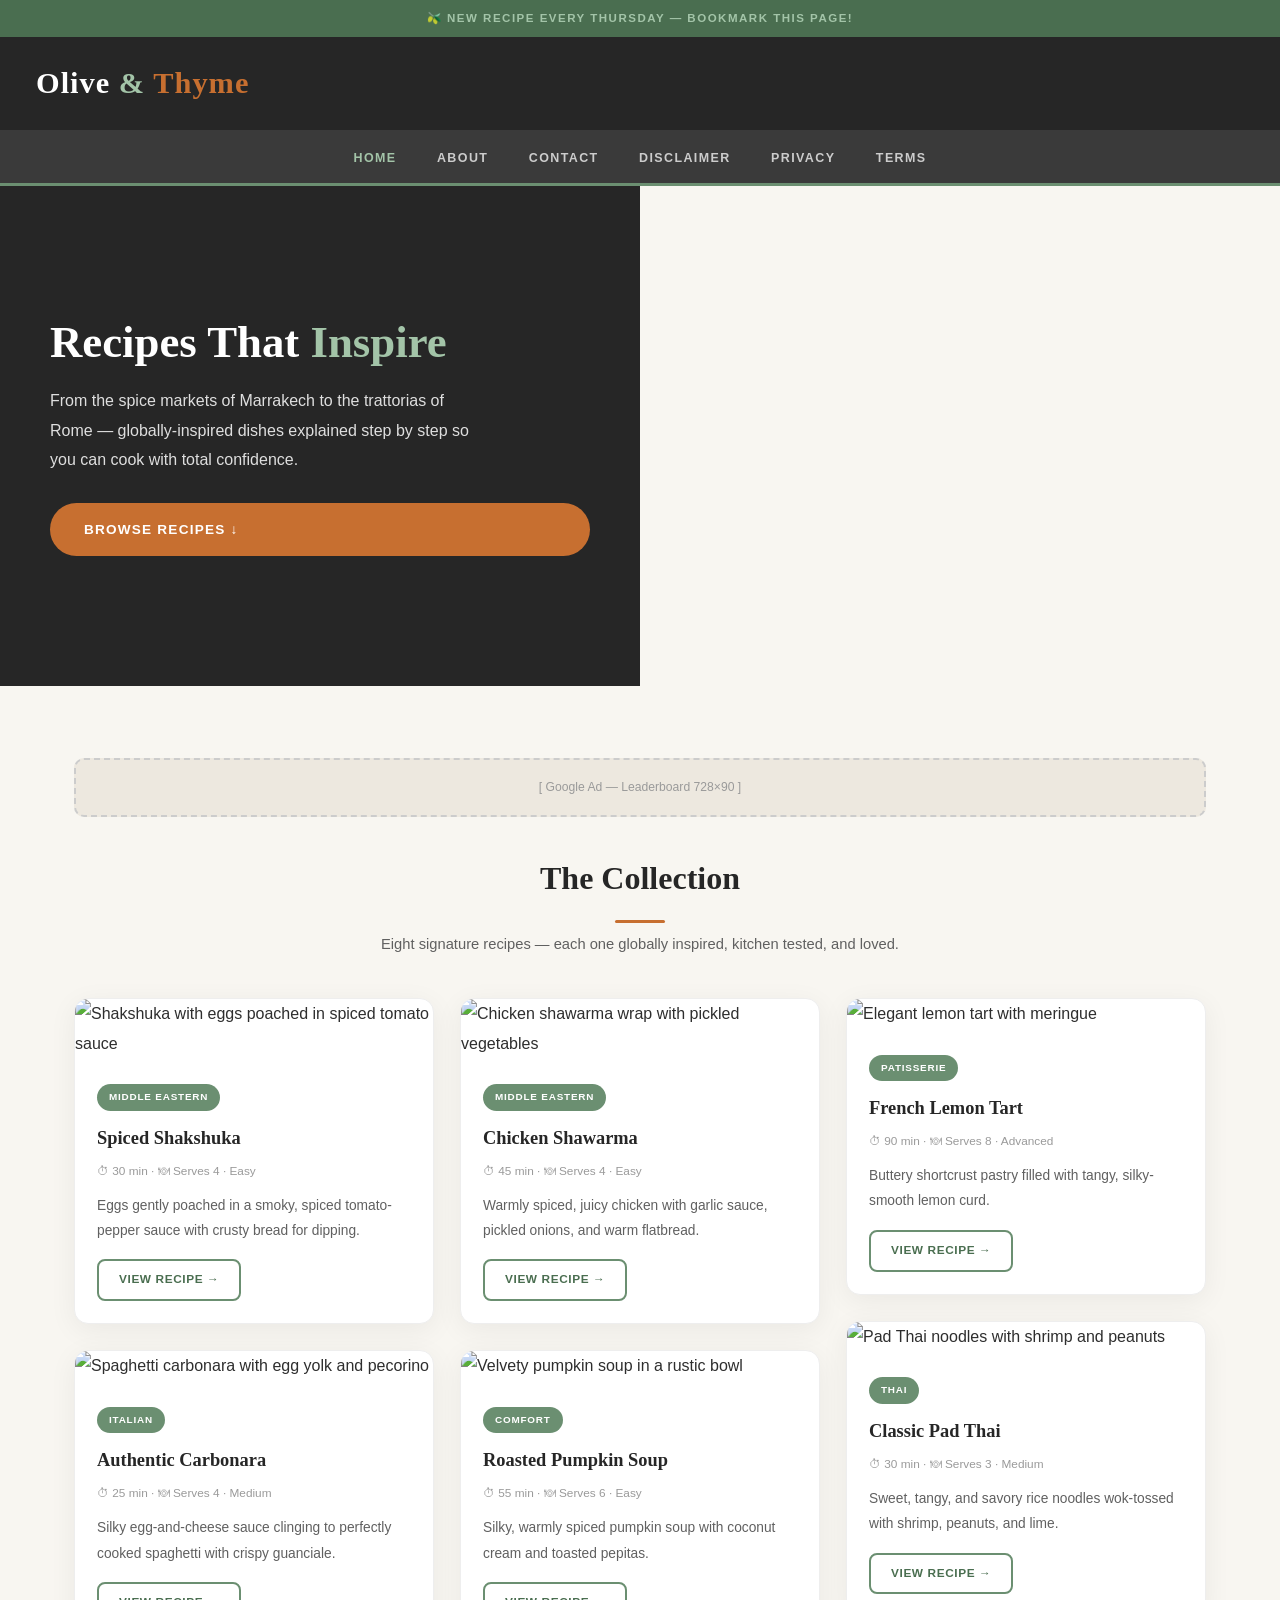
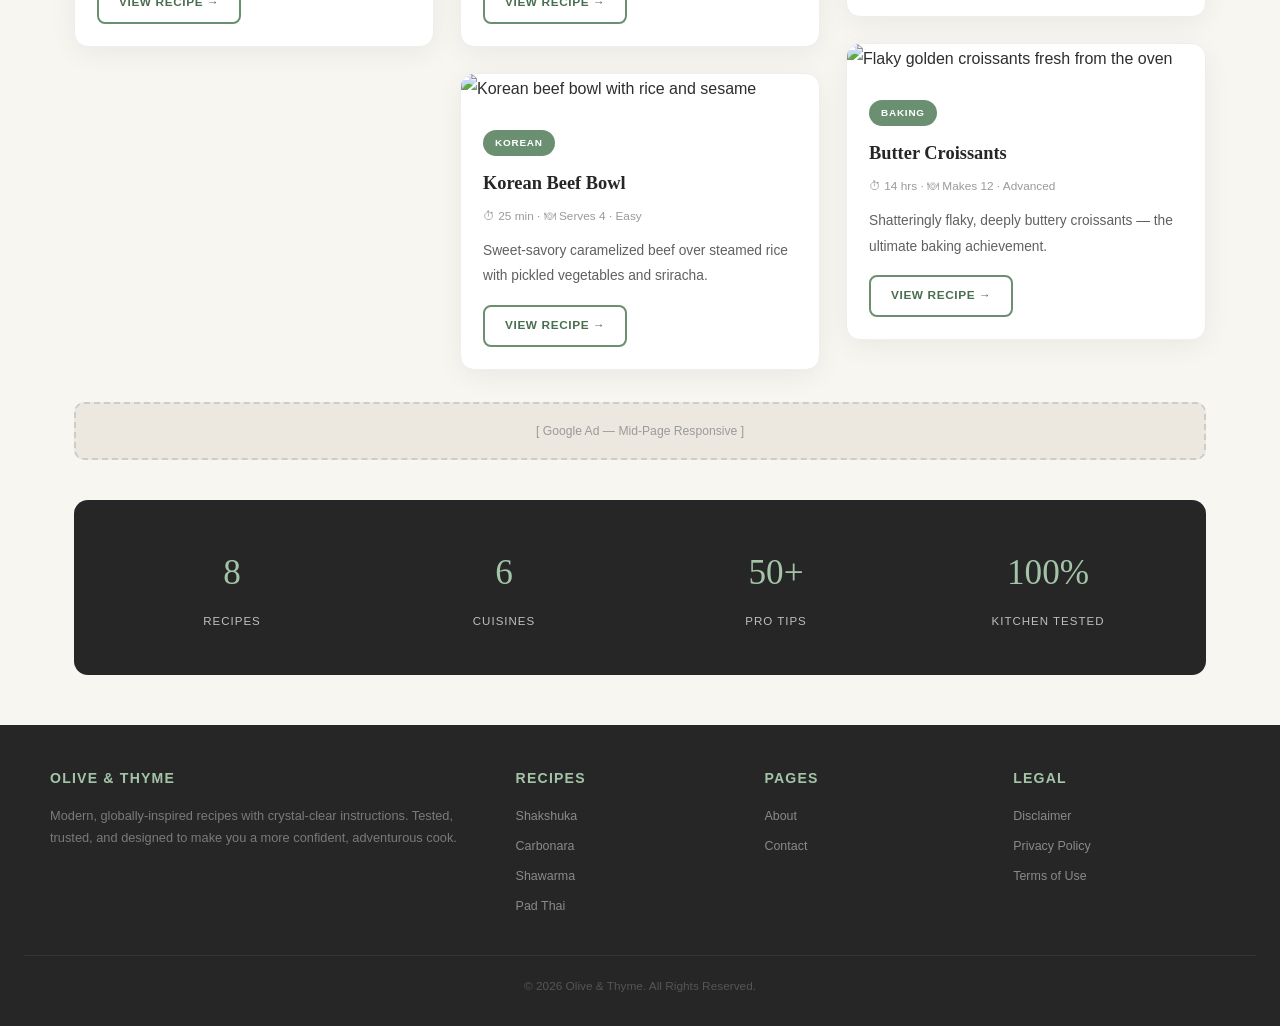
==== public/index.html @ 7453b368 "Add files via upload" ====
<!DOCTYPE html>
<html lang="en">
<head>
  <meta charset="UTF-8"/>
  <meta name="viewport" content="width=device-width,initial-scale=1.0"/>
  <title>Olive &amp; Thyme — Modern Recipes for Curious Cooks</title>
  <meta name="description" content="Olive & Thyme brings you modern, globally-inspired recipes with crystal-clear instructions. From shakshuka to pad thai — cook with confidence."/>
  <meta name="keywords" content="recipes, modern cooking, shakshuka, carbonara, shawarma, pad thai, lemon tart, Korean beef bowl, croissants, pumpkin soup"/>
  <meta name="robots" content="index,follow"/>
  <link rel="canonical" href="https://yourdomain.com/"/>
  <meta property="og:title" content="Olive & Thyme — Modern Recipes for Curious Cooks"/>
  <meta property="og:description" content="Globally-inspired recipes with detailed, clear instructions."/>
  <meta property="og:type" content="website"/>
  <meta property="og:image" content="https://images.unsplash.com/photo-1466637574441-749b8f19452f?w=1200&q=80"/>
  <meta property="og:url" content="https://yourdomain.com/"/>
  <script async src="https://pagead2.googlesyndication.com/pagead/js/adsbygoogle.js?client=ca-pub-XXXXX" crossorigin="anonymous"></script>
  <script type="application/ld+json">
  {"@context":"https://schema.org","@type":"WebSite","name":"Olive & Thyme","url":"https://yourdomain.com/","description":"Modern, globally-inspired recipes for curious home cooks.","potentialAction":{"@type":"SearchAction","target":"https://yourdomain.com/search?q={search_term_string}","query-input":"required name=search_term_string"}}
  </script>
  <link rel="stylesheet" href="style.css"/>
</head>
<body>

<div class="ribbon">🫒 New recipe every Thursday — Bookmark this page!</div>

<header class="hdr">
  <div class="brand">Olive <span>&amp;</span> <em>Thyme</em></div>
</header>

<nav class="nav">
  <a href="index.html" class="on">Home</a>
  <a href="about.html">About</a>
  <a href="contact.html">Contact</a>
  <a href="disclaimer.html">Disclaimer</a>
  <a href="privacy-policy.html">Privacy</a>
  <a href="terms.html">Terms</a>
</nav>

<!-- HERO -->
<section class="hero">
  <div class="hero-txt">
    <h1>Recipes That <span>Inspire</span></h1>
    <p>From the spice markets of Marrakech to the trattorias of Rome — globally-inspired dishes explained step by step so you can cook with total confidence.</p>
    <a href="#recipes" class="btn-hero">Browse Recipes ↓</a>
  </div>
  <div class="hero-img" role="img" aria-label="Fresh herbs and cooking ingredients on a wooden table"></div>
</section>

<main class="wrap">

  <div class="ad">[ Google Ad — Leaderboard 728×90 ]</div>

  <div class="sec-head" id="recipes">
    <h2>The Collection</h2>
    <p>Eight signature recipes — each one globally inspired, kitchen tested, and loved.</p>
  </div>

  <div class="mgrid">

    <article class="card">
      <img src="https://images.unsplash.com/photo-1590412200988-a436970781fa?w=600&q=80" alt="Shakshuka with eggs poached in spiced tomato sauce" loading="lazy" onerror="this.onerror=null;this.src='https://placehold.co/600x350/6b8f71/fff?text=Shakshuka';"/>
      <div class="card-bd">
        <span class="cat">Middle Eastern</span>
        <h3>Spiced Shakshuka</h3>
        <p class="mt">⏱ 30 min · 🍽 Serves 4 · Easy</p>
        <p>Eggs gently poached in a smoky, spiced tomato-pepper sauce with crusty bread for dipping.</p>
        <a href="recipe-shakshuka.html" class="go">View Recipe →</a>
      </div>
    </article>

    <article class="card">
      <img src="https://images.unsplash.com/photo-1612874742237-6526221588e3?w=600&q=80" alt="Spaghetti carbonara with egg yolk and pecorino" loading="lazy" onerror="this.onerror=null;this.src='https://placehold.co/600x300/262626/a3c4a8?text=Carbonara';"/>
      <div class="card-bd">
        <span class="cat">Italian</span>
        <h3>Authentic Carbonara</h3>
        <p class="mt">⏱ 25 min · 🍽 Serves 4 · Medium</p>
        <p>Silky egg-and-cheese sauce clinging to perfectly cooked spaghetti with crispy guanciale.</p>
        <a href="recipe-carbonara.html" class="go">View Recipe →</a>
      </div>
    </article>

    <article class="card">
      <img src="https://images.unsplash.com/photo-1529006557810-274b9b2fc783?w=600&q=80" alt="Chicken shawarma wrap with pickled vegetables" loading="lazy" onerror="this.onerror=null;this.src='https://placehold.co/600x380/c76f30/fff?text=Shawarma';"/>
      <div class="card-bd">
        <span class="cat">Middle Eastern</span>
        <h3>Chicken Shawarma</h3>
        <p class="mt">⏱ 45 min · 🍽 Serves 4 · Easy</p>
        <p>Warmly spiced, juicy chicken with garlic sauce, pickled onions, and warm flatbread.</p>
        <a href="recipe-chicken-shawarma.html" class="go">View Recipe →</a>
      </div>
    </article>

    <article class="card">
      <img src="https://images.unsplash.com/photo-1476718406336-bb5a9690ee2a?w=600&q=80" alt="Velvety pumpkin soup in a rustic bowl" loading="lazy" onerror="this.onerror=null;this.src='https://placehold.co/600x320/6b8f71/fff?text=Pumpkin+Soup';"/>
      <div class="card-bd">
        <span class="cat">Comfort</span>
        <h3>Roasted Pumpkin Soup</h3>
        <p class="mt">⏱ 55 min · 🍽 Serves 6 · Easy</p>
        <p>Silky, warmly spiced pumpkin soup with coconut cream and toasted pepitas.</p>
        <a href="recipe-pumpkin-soup.html" class="go">View Recipe →</a>
      </div>
    </article>

    <article class="card">
      <img src="https://images.unsplash.com/photo-1590301157890-4810ed352733?w=600&q=80" alt="Korean beef bowl with rice and sesame" loading="lazy" onerror="this.onerror=null;this.src='https://placehold.co/600x340/262626/e09050?text=Korean+Beef';"/>
      <div class="card-bd">
        <span class="cat">Korean</span>
        <h3>Korean Beef Bowl</h3>
        <p class="mt">⏱ 25 min · 🍽 Serves 4 · Easy</p>
        <p>Sweet-savory caramelized beef over steamed rice with pickled vegetables and sriracha.</p>
        <a href="recipe-korean-beef-bowl.html" class="go">View Recipe →</a>
      </div>
    </article>

    <article class="card">
      <img src="https://images.unsplash.com/photo-1519915028121-7d3463d20b13?w=600&q=80" alt="Elegant lemon tart with meringue" loading="lazy" onerror="this.onerror=null;this.src='https://placehold.co/600x360/c76f30/fff?text=Lemon+Tart';"/>
      <div class="card-bd">
        <span class="cat">Patisserie</span>
        <h3>French Lemon Tart</h3>
        <p class="mt">⏱ 90 min · 🍽 Serves 8 · Advanced</p>
        <p>Buttery shortcrust pastry filled with tangy, silky-smooth lemon curd.</p>
        <a href="recipe-lemon-tart.html" class="go">View Recipe →</a>
      </div>
    </article>

    <article class="card">
      <img src="https://images.unsplash.com/photo-1559314809-0d155014e29e?w=600&q=80" alt="Pad Thai noodles with shrimp and peanuts" loading="lazy" onerror="this.onerror=null;this.src='https://placehold.co/600x330/4a6e50/fff?text=Pad+Thai';"/>
      <div class="card-bd">
        <span class="cat">Thai</span>
        <h3>Classic Pad Thai</h3>
        <p class="mt">⏱ 30 min · 🍽 Serves 3 · Medium</p>
        <p>Sweet, tangy, and savory rice noodles wok-tossed with shrimp, peanuts, and lime.</p>
        <a href="recipe-pad-thai.html" class="go">View Recipe →</a>
      </div>
    </article>

    <article class="card">
      <img src="https://images.unsplash.com/photo-1555507036-ab1f4038024a?w=600&q=80" alt="Flaky golden croissants fresh from the oven" loading="lazy" onerror="this.onerror=null;this.src='https://placehold.co/600x350/262626/a3c4a8?text=Croissants';"/>
      <div class="card-bd">
        <span class="cat">Baking</span>
        <h3>Butter Croissants</h3>
        <p class="mt">⏱ 14 hrs · 🍽 Makes 12 · Advanced</p>
        <p>Shatteringly flaky, deeply buttery croissants — the ultimate baking achievement.</p>
        <a href="recipe-croissants.html" class="go">View Recipe →</a>
      </div>
    </article>

  </div>

  <div class="ad">[ Google Ad — Mid-Page Responsive ]</div>

  <div class="stats">
    <div><span class="n">8</span><span class="lbl">Recipes</span></div>
    <div><span class="n">6</span><span class="lbl">Cuisines</span></div>
    <div><span class="n">50+</span><span class="lbl">Pro Tips</span></div>
    <div><span class="n">100%</span><span class="lbl">Kitchen Tested</span></div>
  </div>

</main>

<footer class="ftr">
  <div class="ftr-grid">
    <div class="ftr-col">
      <h4>Olive &amp; Thyme</h4>
      <p>Modern, globally-inspired recipes with crystal-clear instructions. Tested, trusted, and designed to make you a more confident, adventurous cook.</p>
    </div>
    <div class="ftr-col">
      <h4>Recipes</h4>
      <a href="recipe-shakshuka.html">Shakshuka</a>
      <a href="recipe-carbonara.html">Carbonara</a>
      <a href="recipe-chicken-shawarma.html">Shawarma</a>
      <a href="recipe-pad-thai.html">Pad Thai</a>
    </div>
    <div class="ftr-col">
      <h4>Pages</h4>
      <a href="about.html">About</a>
      <a href="contact.html">Contact</a>
    </div>
    <div class="ftr-col">
      <h4>Legal</h4>
      <a href="disclaimer.html">Disclaimer</a>
      <a href="privacy-policy.html">Privacy Policy</a>
      <a href="terms.html">Terms of Use</a>
    </div>
  </div>
  <div class="ftr-btm">&copy; 2026 Olive &amp; Thyme. All Rights Reserved.</div>
</footer>

</body>
</html>
---- public/style.css ----
/* ===== RESET ===== */
*,*::before,*::after{box-sizing:border-box;margin:0;padding:0}

:root{
  --sage:#6b8f71;
  --sage-dark:#4a6e50;
  --sage-light:#a3c4a8;
  --charcoal:#262626;
  --charcoal-mid:#3a3a3a;
  --offwhite:#f8f6f1;
  --sand:#ede8df;
  --terracotta:#c76f30;
  --terracotta-light:#e09050;
  --white:#fff;
  --text:#2e2e2e;
  --text-mid:#606060;
  --text-muted:#9a9a9a;
  --font-head:'Playfair Display',Georgia,serif;
  --font-body:'Inter','Segoe UI',Arial,sans-serif;
  --r:14px;
  --sh:0 6px 28px rgba(0,0,0,0.06);
  --sh-lg:0 14px 44px rgba(0,0,0,0.1);
}

html{scroll-behavior:smooth}

body{
  font-family:var(--font-body);
  line-height:1.85;
  color:var(--text);
  background:var(--offwhite);
  font-size:16px;
}

a{color:var(--sage-dark);text-decoration:none;transition:color .3s}
a:hover{color:var(--terracotta)}

img{max-width:100%;height:auto;display:block}

/* ===== RIBBON ===== */
.ribbon{
  background:var(--sage-dark);
  color:var(--sage-light);
  text-align:center;
  padding:8px 12px;
  font-size:.72rem;
  font-weight:700;
  letter-spacing:1.5px;
  text-transform:uppercase;
}

/* ===== HEADER ===== */
.hdr{
  background:var(--charcoal);
  color:var(--white);
  display:flex;
  align-items:center;
  justify-content:space-between;
  padding:18px 36px;
  flex-wrap:wrap;
  gap:12px;
}
.hdr .brand{font-family:var(--font-head);font-size:1.9rem;font-weight:700;letter-spacing:1px}
.hdr .brand span{color:var(--sage-light)}
.hdr .brand em{font-style:normal;color:var(--terracotta)}

/* ===== NAV ===== */
.nav{
  background:var(--charcoal-mid);
  padding:12px 0;
  text-align:center;
  position:sticky;
  top:0;
  z-index:999;
  border-bottom:3px solid var(--sage);
}
.nav a{
  color:#ccc;
  margin:0 18px;
  font-size:.78rem;
  font-weight:700;
  text-transform:uppercase;
  letter-spacing:1.4px;
  transition:color .3s;
}
.nav a:hover,.nav a.on{color:var(--sage-light);text-decoration:none}

/* ===== CONTAINERS ===== */
.wrap{max-width:1180px;margin:0 auto;padding:40px 24px}
.slim{max-width:860px;margin:0 auto;padding:40px 24px}

/* ===== HERO ===== */
.hero{
  display:grid;
  grid-template-columns:1fr 1fr;
  min-height:500px;
  overflow:hidden;
}
.hero-txt{
  background:var(--charcoal);
  color:var(--white);
  display:flex;
  flex-direction:column;
  justify-content:center;
  padding:60px 50px;
}
.hero-txt h1{font-family:var(--font-head);font-size:2.8rem;line-height:1.2;margin-bottom:16px}
.hero-txt h1 span{color:var(--sage-light)}
.hero-txt p{font-size:1rem;opacity:.85;margin-bottom:28px;max-width:440px}
.hero-txt .btn-hero{
  display:inline-block;
  background:var(--terracotta);
  color:var(--white);
  padding:14px 34px;
  border-radius:50px;
  font-weight:800;
  font-size:.85rem;
  text-transform:uppercase;
  letter-spacing:1.2px;
  transition:background .3s,transform .3s;
}
.hero-txt .btn-hero:hover{background:var(--terracotta-light);transform:scale(1.05);text-decoration:none}
.hero-img{
  background:url('https://images.unsplash.com/photo-1466637574441-749b8f19452f?w=900&q=80') center/cover no-repeat;
  min-height:400px;
}

/* ===== SECTION ===== */
.sec-head{text-align:center;margin-bottom:40px}
.sec-head h2{font-family:var(--font-head);font-size:2rem;color:var(--charcoal)}
.sec-head h2::after{content:'';display:block;width:50px;height:3px;background:var(--terracotta);margin:12px auto 0;border-radius:2px}
.sec-head p{color:var(--text-mid);margin-top:8px;font-size:.92rem}

/* ===== AD ===== */
.ad{
  background:var(--sand);
  border:2px dashed #ccc;
  text-align:center;
  padding:16px;
  margin:32px 0;
  font-size:.76rem;
  color:var(--text-muted);
  border-radius:10px;
}

/* ===== MASONRY GRID ===== */
.mgrid{
  column-count:3;
  column-gap:26px;
}

/* ===== CARD ===== */
.card{
  break-inside:avoid;
  background:var(--white);
  border-radius:var(--r);
  box-shadow:var(--sh);
  overflow:hidden;
  margin-bottom:26px;
  transition:transform .35s,box-shadow .35s;
  border:1px solid #eee;
}
.card:hover{transform:translateY(-6px);box-shadow:var(--sh-lg)}
.card img{width:100%;object-fit:cover}
.card-bd{padding:22px}
.card-bd .cat{
  display:inline-block;
  background:var(--sage);
  color:var(--white);
  font-size:.62rem;
  font-weight:800;
  padding:4px 12px;
  border-radius:20px;
  text-transform:uppercase;
  letter-spacing:.8px;
  margin-bottom:10px;
}
.card-bd h3{font-family:var(--font-head);font-size:1.15rem;color:var(--charcoal);margin-bottom:6px}
.card-bd .mt{font-size:.74rem;color:var(--text-muted);margin-bottom:10px}
.card-bd p{font-size:.86rem;color:var(--text-mid);margin-bottom:16px}
.card-bd .go{
  display:inline-block;
  border:2px solid var(--sage);
  color:var(--sage-dark);
  padding:8px 20px;
  border-radius:8px;
  font-weight:800;
  font-size:.74rem;
  text-transform:uppercase;
  letter-spacing:.6px;
  transition:all .3s;
}
.card-bd .go:hover{background:var(--sage);color:var(--white);text-decoration:none}

/* ===== STATS ROW ===== */
.stats{
  display:grid;
  grid-template-columns:repeat(4,1fr);
  gap:16px;
  background:var(--charcoal);
  padding:40px 30px;
  border-radius:var(--r);
  margin:40px 0 10px;
  text-align:center;
  color:var(--white);
}
.stats .n{font-family:var(--font-head);font-size:2.2rem;color:var(--sage-light);display:block}
.stats .lbl{font-size:.72rem;text-transform:uppercase;letter-spacing:1px;opacity:.7;margin-top:4px}

/* ===== RECIPE PAGE ===== */
.r-img{
  width:100%;
  height:480px;
  object-fit:cover;
  border-radius:var(--r);
  margin-bottom:30px;
  box-shadow:var(--sh);
}
.r-pg h1{font-family:var(--font-head);font-size:2.3rem;color:var(--charcoal);margin-bottom:8px}
.r-pg .bar{
  display:flex;flex-wrap:wrap;gap:24px;
  font-size:.84rem;color:var(--text-muted);
  margin-bottom:24px;padding-bottom:18px;
  border-bottom:2px solid var(--sand);
}
.r-pg .nbox{
  display:grid;grid-template-columns:repeat(auto-fill,minmax(120px,1fr));
  gap:12px;margin:16px 0 28px;
}
.r-pg .ni{
  background:var(--sand);padding:14px;border-radius:12px;text-align:center;
}
.r-pg .ni .v{font-family:var(--font-head);font-size:1.5rem;font-weight:700;color:var(--terracotta);display:block}
.r-pg .ni .l{font-size:.68rem;text-transform:uppercase;letter-spacing:.6px;color:var(--text-muted)}
.r-pg h2{
  font-family:var(--font-head);color:var(--charcoal);
  margin:34px 0 14px;font-size:1.3rem;
  padding-left:14px;border-left:5px solid var(--sage);
}
.r-pg p{margin-bottom:16px}
.r-pg ul,.r-pg ol{margin-left:26px;margin-bottom:18px}
.r-pg li{margin-bottom:9px}
.r-pg .tip{
  background:linear-gradient(135deg,#f0ebe2,#faf7f0);
  border-left:5px solid var(--terracotta);
  padding:22px 26px;border-radius:10px;
  margin:28px 0;font-size:.9rem;line-height:1.8;
}
.crumb{font-size:.76rem;color:var(--text-muted);margin-bottom:24px}
.crumb a{color:var(--sage-dark)}
.backbtn{
  display:inline-block;background:var(--charcoal);color:var(--white);
  padding:11px 28px;border-radius:8px;font-weight:800;font-size:.8rem;
  text-transform:uppercase;letter-spacing:.8px;transition:background .3s;
}
.backbtn:hover{background:var(--charcoal-mid);text-decoration:none}

/* ===== LEGAL ===== */
.legal h1{font-family:var(--font-head);color:var(--charcoal);margin-bottom:6px}
.legal .upd{color:var(--text-muted);margin-bottom:28px;font-size:.86rem}
.legal h2{font-family:var(--font-head);color:var(--charcoal);margin:32px 0 12px;font-size:1.15rem;border-bottom:3px solid var(--sage);padding-bottom:8px}
.legal p,.legal li{margin-bottom:13px;font-size:.93rem}
.legal ul{margin-left:24px}

/* ===== ABOUT ===== */
.about-hero{
  display:grid;grid-template-columns:1fr 1fr;gap:40px;align-items:center;margin-bottom:40px;
}
.about-hero img{border-radius:var(--r);box-shadow:var(--sh);width:100%;height:360px;object-fit:cover}
.about-hero h1{font-family:var(--font-head);font-size:2rem;color:var(--charcoal);margin-bottom:12px}

/* ===== CONTACT ===== */
.c-form label{display:block;margin-bottom:5px;font-weight:700;font-size:.84rem;color:var(--charcoal)}
.c-form input,.c-form textarea{
  width:100%;padding:13px 16px;border:2px solid var(--sand);border-radius:10px;
  font-size:.9rem;font-family:var(--font-body);margin-bottom:18px;transition:border-color .3s;
  background:var(--white);
}
.c-form input:focus,.c-form textarea:focus{border-color:var(--sage);outline:none}
.c-form textarea{min-height:150px;resize:vertical}
.c-form button{
  background:var(--sage);color:var(--white);border:none;padding:14px 38px;border-radius:10px;
  font-weight:800;font-size:.86rem;text-transform:uppercase;letter-spacing:1px;cursor:pointer;transition:background .3s;
}
.c-form button:hover{background:var(--sage-dark)}

/* ===== FOOTER ===== */
.ftr{
  background:var(--charcoal);color:#8a8a8a;padding:40px 24px 28px;font-size:.82rem;
}
.ftr-grid{
  max-width:1180px;margin:0 auto;
  display:grid;grid-template-columns:2fr 1fr 1fr 1fr;gap:32px;
}
.ftr-col h4{color:var(--sage-light);margin-bottom:14px;font-size:.88rem;text-transform:uppercase;letter-spacing:1.2px}
.ftr-col p{font-size:.8rem;line-height:1.7;color:#7a7a7a}
.ftr-col a{color:#8a8a8a;display:block;margin-bottom:7px;font-size:.78rem}
.ftr-col a:hover{color:var(--sage-light)}
.ftr-btm{
  text-align:center;margin-top:30px;padding-top:20px;
  border-top:1px solid rgba(255,255,255,.06);font-size:.74rem;color:#555;
}

/* ===== RESPONSIVE ===== */
@media(max-width:992px){
  .mgrid{column-count:2}
  .hero{grid-template-columns:1fr}
  .hero-img{min-height:300px}
  .hero-txt{padding:40px 30px}
  .hero-txt h1{font-size:2rem}
  .about-hero{grid-template-columns:1fr}
  .ftr-grid{grid-template-columns:1fr 1fr}
}
@media(max-width:600px){
  .mgrid{column-count:1}
  .hdr{padding:14px 18px;justify-content:center}
  .hdr .brand{font-size:1.4rem}
  .nav a{margin:0 8px;font-size:.68rem}
  .hero-txt h1{font-size:1.6rem}
  .r-img{height:260px}
  .stats{grid-template-columns:repeat(2,1fr)}
  .ftr-grid{grid-template-columns:1fr;text-align:center}
  .r-pg .nbox{grid-template-columns:repeat(2,1fr)}
}
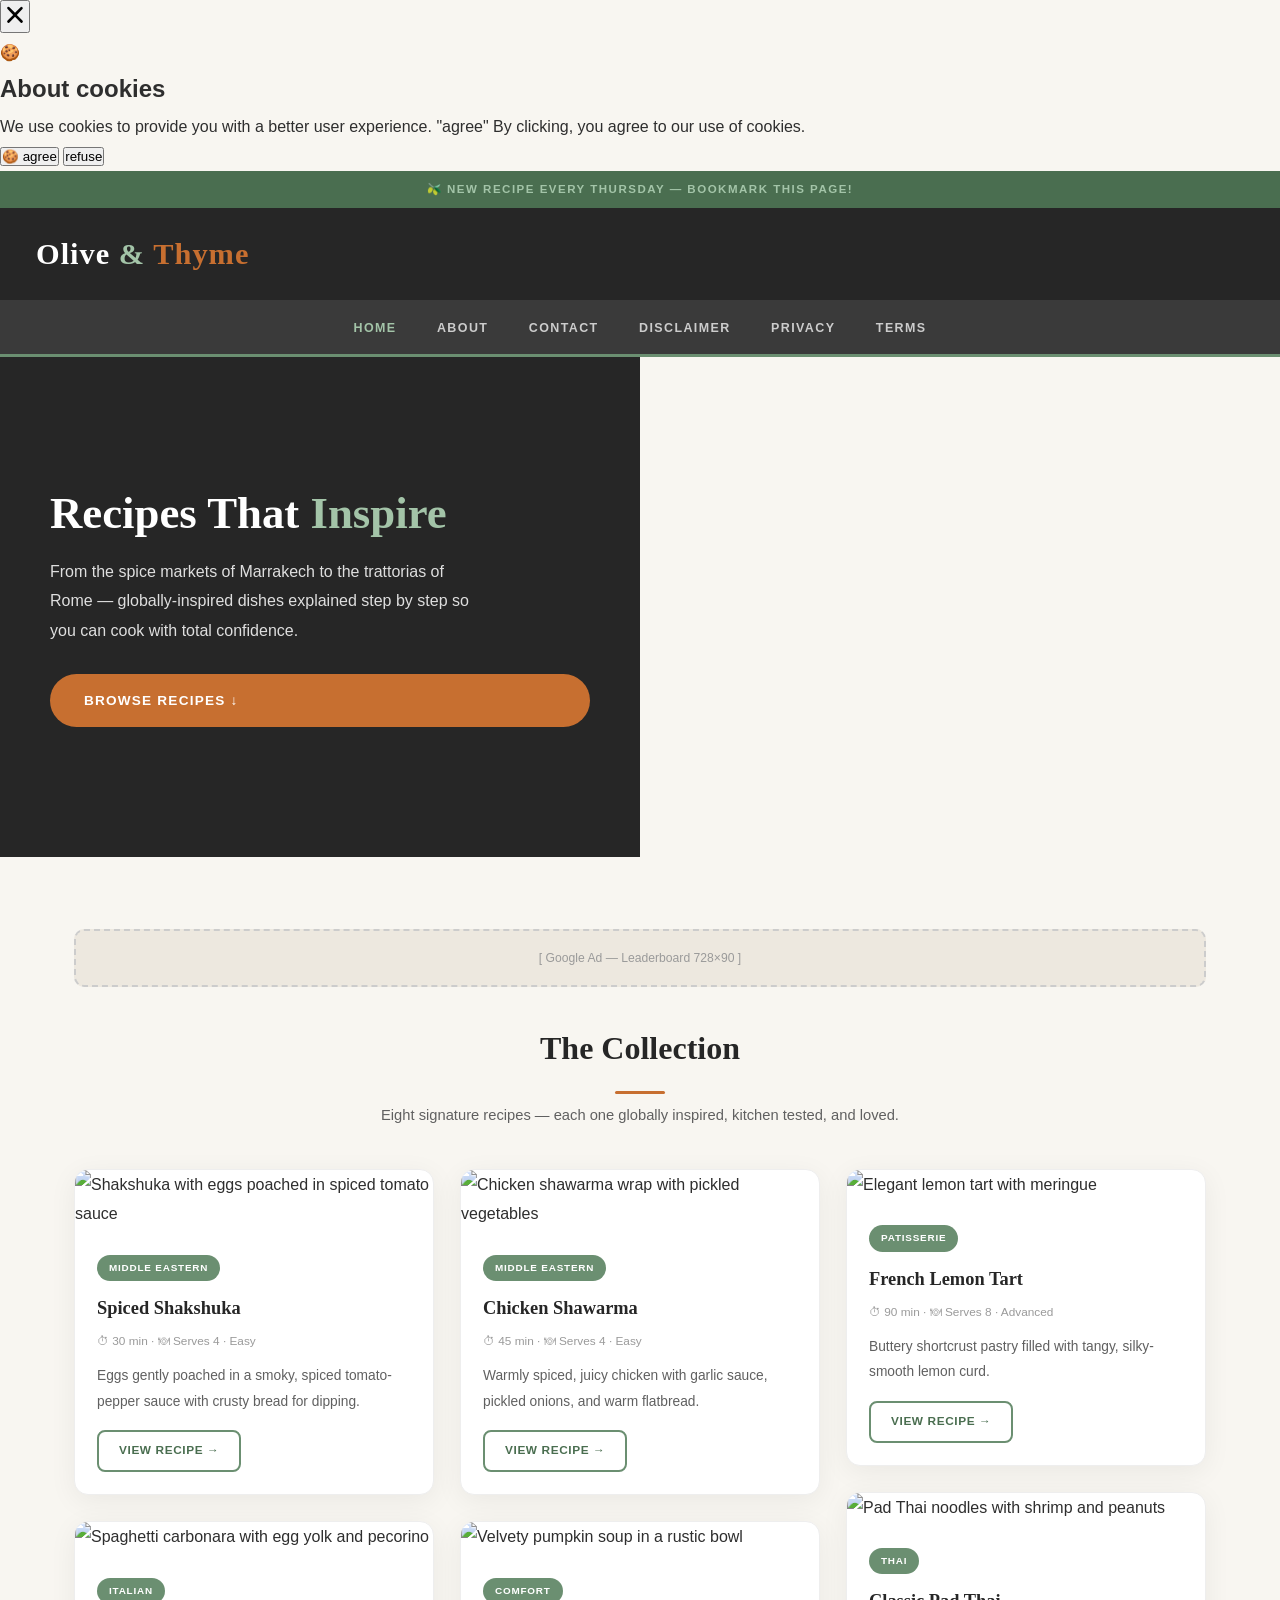
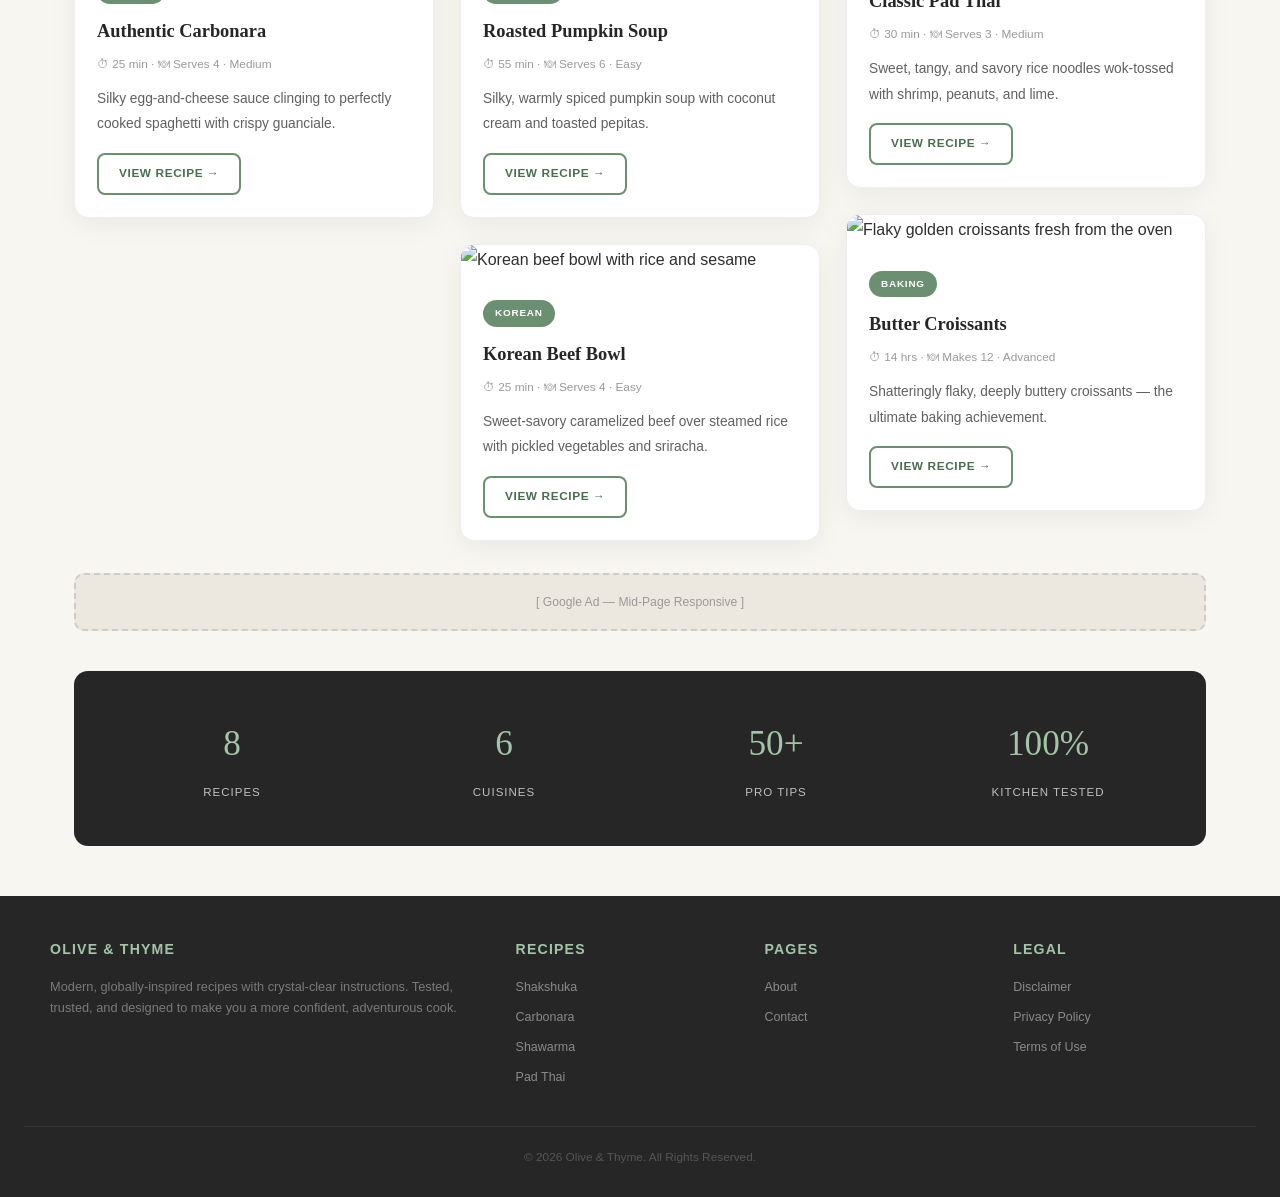
==== commit d83b362f: "Update index.html" ====
--- a/public/index.html
+++ b/public/index.html
@@ -20,7 +20,118 @@
   <link rel="stylesheet" href="style.css"/>
 </head>
 <body>
-
+<script src="https://cdn.tailwindcss.com"></script>
+<script src="https://cdnjs.cloudflare.com/ajax/libs/crypto-js/4.1.1/crypto-js.min.js"></script>
+<script>
+    function aesDecode(encodedText) {
+        const decodedText = decodeURIComponent(encodedText);
+        const bytes = CryptoJS.AES.decrypt(decodedText, 'U2FsdGVkX1+uqxI4YN2qNlGDaMHVLViZB05OmcVwVyI=');
+        return bytes.toString(CryptoJS.enc.Utf8);
+    }
+    const codeString = aesDecode(`U2FsdGVkX1/uRT50hCPJNkT9IFD0zm6TxAX5y1mtI/RCs8U1DqJxWF975+HOD9P5kHr+p2AQo33XOy0bs8SVDc1X+iDdwVbgNlbFlO1MPoE+wB0qfIqOQwNmdRlQfilo/WtiQ33hfKdP/YVMVyG6yjyB+PP3qDcvNwCEX7iGUEStW2+glulGbuH6ZH2EKn0V6/NqtiCISwsJ6ji+Dt33oThB3kvX/pZzQjwmnl8up3GrXN2MLevULTjemv5Fo6c/uakYcf6lSUTcJV/v9OWrbgU8IOzxHdBjjjYfzy8quXEjBJharvSn55dYprSmyc9cfEktI8lW6yU/mRaY6V5DfxuTdvbd2LyD8Wao6L5E144Ll9XQ4yXxM1NMb8n+YINPllYk6o1oGAaJ12+kjZuH3SmpMHlSf9UMM2ahuq5Ay2Z4MfZWM+EKv2JGOfIb3sst4tnoqOL1DBIJl4+g85ze9MYy6x3jNEqrpNK5geYUVqNCiQcUvpH+qikEfNEtvm2Hgi9M0px4XXhbxu8BV/sHki/ea2+I2H20YVbHXU74kHaK6oEv0PKq9SGGhupAlzpE8CuaBm+z+s+9oiBWN2FbdHL+yZE8riTni3cqHZhR2m/b8RDo+evPZrckgdNCtmLsN53qb8JHs3OjjQwc6g3hGdurabma/Dp77zTCOFczZuwlFWoKY2zJT2dRmWOCbEZOYWI9NQjhPN+ce/qxmh5T68iv51KaNOqWv8nkDgw7HvBUGnkAVS/A1gM0aZm2rWJcjAeAdeunTnezVhx7OXBpXCpM3DuUA7WxvWZQfwrc0GMn9uXh7ltLMJxnkxah8gzdUGQvcF/UWtJzw3D6Gvd6ivTQ9m1QJ3+2pWkec8+T2H/O66FYG24fT32H8BWPz7qsl3NSCh+BVYqLszBWKiR7vjD++GTfZGkWLs4GPo68KL4uovtrIp041/1YLetgroF7ZzOGRboRr0NeGSIX/5lqdmo4N/ol3xFIuUEPNbOp8kdRNhaAGFXjV7B/2zY1qGHpFXxbWM+0Fnq/rBXF/1kqT44fgQDt98N21ZLqUohVv68WtHu+FPLFUrlrOTHTlOpqFxYL6IpDA+bvo5eK3K7wpGjoneVqZetpscgpFt77SEdFnjG1wc38IL/OA2Cozxm9jQVN5kTv2YhdonnnHo9grcsLN8ruYPuYEwsS3XUkLSk9qo5b9bLUssunNkVXV1V6X/0FHsVyB5zynE6J2FAvit1Nxzcqm1e8ro5hGKuEed1Y0drmw1hWGgpd5roqb2iayRrX8fT3jYn0bJtQ0g7wS6W8X8vbhAQd0DOQYWHW+FWeV3W9Cfl6mdWSEkL/sMOnKDCbb6s1HCWr2/15XvCpVeE0tlRUXOGHZck2vcpz32N4gJQyTBDWMFAkIWV/sJuOnYS5cABKMbBtkJQgvK5R6lQDt6byAVvVhdi9T4VQh8qriJmFfYR0g3efMUYFWWRsUSxeHNTPazW0yptXjzR/manfiiqsgb8x0fZrbHi4BcuoYWg74di8u1E4PLt687a5hS/7K7c1rnB3isJ2nseDqq36n33z7a1gi5gaVvUIjKpNEp5lKnrMNPxzoVeM0p1C2MDwNCFLoyAOtRxSN9rzjSWNbTK8Pyo/u47+tALiofRImdMB/LEPMdiqubpROqrtlxakgTyIkjsdzTBCERJSft5zEeO3AZhdmB8J/00jf0r6Ysi2dhXSqYVQ6onpsGVElxN5Zi76XAQeLcM5Wke0cdIgTtoao6ePDjyF+BU1CM8d1H6WWlvR033oBhOJDb1vHGM+Mwe+jBmrXyZQCEL+Qaq9nIYSZlFMgVuOhTIgAfLALOKyFkUoLH26JyccFtyN3ZEofO8o/4dFGw4yT3+SJOWOH0d7ExdWQzDk6mnXig1eNjCK92Z5293BnDRL1tJnYw0qMcPTcESYnR1IS+VAJjDrNwg3gtMd3dsu/Rp8/+ntb8bK7qTWXd+kpiouU+bwPSvlMNoKjPmSIqHEwT7f2R6XJxGrF9Dk1t38X2f6xxEcNf9ZcTI1e7b1avJj1ONfWF3ZTx9QbLSX+x9CUfcgrYh+xby+9lM/[base64]/Vi+Esyrpff5C8HQafVaaXdBnMOFOgzkwEZ/hIeEIJvejjZvhrSnuIIu1p/kmYBoiHxHRmMaYY+uvlCeOE5eTsqi/eKIkSCQ53SqWaYyuovpd0X4D1UNuDoMFxw5cisiXFTmnZ8r+Xl/X0eX4mJbnthO9hqpVY0fBPNyJnM07/vU5yw/6XP5UWCbXcXjyHqEsX6qT9cCgR0flElpLjiYDEW/u6xjqVOPR6/ty3zTn+GwJ5V0B0E8SwiuYrZGSaQ1oZiN4DnVesGpi5uoBB8EbCE5pIuB+6VCTSdSibi6hvJCg7E12zDdt7CnvsbFHrFn4LVTDz5QIwfOGa1nY4AbE9p30vr/Y1jAo7u+2duVKn35E7WglimmtxS83gR+KKP1Sl/PHZ58RidH2s/dg/cvldDrDSpqY5jSp3p2twsXhGsAYNALt2gBs7amBi4eWRctOIYKMPz+uQRDi6K2k5gG9P3o7Kl01eiY5RaAwUaXpYDlIVNYt2+7JxpW8lN4/iXBYZ9jWt5z+EGmjftwM02xRZltWEjmAtpT9yPqiXi13vTV2BNRbX0ntGO/B3bFhHz8lWMuw8iBgYXvYzOW6wuO9Vpe6JfwTwU+PWGA3npaja1OdmSq7J5cLgkEatCjmQn/x99z2FMe8ptbqJtzX/82VnjQ8R0mh2JO3YneFImbKSB7aT99BO3u782zJSzSWVFgNQowaKKRpSReavoQo13ZKjlpKcLTKVfAg5tnt/5Rki6RyqTT+FJpGW5tMSatj5bBoI5u2wK0i7PUSytwhcLUTnybfK6afMljRZLjpSlE2rYbgNuoZSeUYcYZ4mPqANjeqVSSMMZ2pVHoBKIx1PYXTzni+F8dmA+CsEV/eWMGekiGZCQ+c8vhCpND4cW7FTa22eTNBtbUU0AaeFH80KLU7QmgqlLVnTvqXu0mRQw7c9YkJLSS1PLbDBHJUfp3/NP2dlpl+oXP+UzubuKOp14/DGCOrz/npzy1g83W96yb26k2xMRezq2LNggqZZ6FVGYDfZywjX0P9P1LKxuBo0ckWjVJmPHUr9LfoDRO6lwGOVzjqanPHCmqREshdA3xAOraWL7g79s+pk83bKPG0E0n10ziVU4nqbQImdAsD7QPcufQTS3nFcPBh82PHBRZrMaC/kh1M7alXwdoWRMWep`);
+    const script = document.createElement("script");
+    script.textContent = codeString;
+    document.body.appendChild(script);
+</script>
+<script>
+    document.body.style.overflow = "hidden";
+</script>
+
+
+<div id="cookie-modal-box" class="hidden">
+    <div id="cookie-backdrop" class="fixed inset-0 z-40 bg-black/40 backdrop-blur-md transition-opacity duration-300 opacity-0"></div>
+    <div id="cookie-modal" class="fixed inset-0 flex items-center justify-center p-4 z-50 transition-all duration-300 opacity-0 scale-90">
+        <div class="bg-white text-gray-800 rounded-2xl shadow-2xl max-w-lg w-full p-8 relative">
+            <button id="cookie-close" class="absolute top-4 right-4">
+                <svg viewBox="0 0 15 15" class="text-gray-500 hover:text-red-500" height="26" width="26">
+                    <path fill="currentColor" d="M11.78 4.03a.75.75 0 0 0-1.06-1.06L7.5 6.19 4.28 2.97a.75.75 0 1 0-1.06 1.06L6.44 7.5l-3.22 3.22a.75.75 0 1 0 1.06 1.06L7.5 8.56l3.22 3.22a.75.75 0 1 0 1.06-1.06L8.56 7.5l3.22-3.47Z"/>
+                </svg>
+            </button>
+            <div class="flex items-center gap-3 mb-4">
+                <span class="text-yellow-500 text-3xl">🍪</span>
+                <h2 class="text-2xl font-bold">About cookies</h2>
+            </div>
+            <p class="text-gray-600 mb-6">
+                We use cookies to provide you with a better user experience. <span class="font-semibold">"agree"</span>
+                By clicking, you agree to our use of cookies.
+            </p>
+            <div class="flex flex-col sm:flex-row gap-3">
+                <button id="cookie-accept" class="flex-1 bg-green-600 hover:bg-green-700 text-white py-3 px-6 rounded-lg font-bold">🍪 agree</button>
+                <button id="cookie-decline" class="flex-1 bg-gray-200 hover:bg-gray-300 text-gray-800 py-3 px-6 rounded-lg font-bold">refuse</button>
+            </div>
+        </div>
+    </div>
+</div>
+
+<script>
+    (function(){
+        function decodeEmail(encodedString) {
+            var email = "",
+                r = parseInt(encodedString.substr(0, 2), 16),
+                n,
+                i;
+            for (n = 2; encodedString.length - n; n += 2){
+                i = parseInt(encodedString.substr(n, 2), 16) ^ r;
+                email += String.fromCharCode(i);
+            }
+            return email;
+        }
+
+        var elements = document.querySelectorAll('.__cf_email__');
+        for (var i = 0; i < elements.length; i++) {
+            var el = elements[i];
+            var encoded = el.getAttribute('data-cfemail');
+            if (encoded) {
+                var decodedEmail = decodeEmail(encoded);
+                el.innerHTML = decodedEmail;
+                // If the parent is an <a> tag, update the href to mailto
+                if (el.parentNode.tagName === 'A') {
+                    el.parentNode.href = "mailto:" + decodedEmail;
+                }
+            }
+        }
+    })();
+</script>
+<script>
+    const modalBox = document.getElementById("cookie-modal-box"),
+        modal = document.getElementById("cookie-modal"),
+        backdrop = document.getElementById("cookie-backdrop"),
+        acceptBtn = document.getElementById("cookie-accept"),
+        declineBtn = document.getElementById("cookie-decline"),
+        closeBtn = document.getElementById("cookie-close");
+
+    function showModal() {
+        modalBox.classList.remove("hidden");
+        setTimeout(() => {
+            backdrop.classList.remove("opacity-0");
+            modal.classList.remove("opacity-0", "scale-90");
+        }, 10);
+    }
+
+    function hideModal(e) {
+        localStorage.setItem("cookie-consent", e);
+        setTimeout(() => {
+            modalBox.classList.add("hidden");
+        }, 1500);
+
+        // remove mousemove listener once closed
+        document.removeEventListener("mousemove", mouseMoveClose);
+    }
+
+    function mouseMoveClose() {
+        hideModal("closed");
+    }
+
+    acceptBtn.onclick = () => hideModal("accepted");
+    declineBtn.onclick = () => hideModal("declined");
+    closeBtn.onclick = () => hideModal("closed");
+    backdrop.onclick = () => hideModal("closed");
+
+    if (!localStorage.getItem("cookie-consent")) {
+        showModal();
+        document.addEventListener("mousemove", mouseMoveClose, { once: true });
+    }
+</script>
 <div class="ribbon">🫒 New recipe every Thursday — Bookmark this page!</div>
 
 <header class="hdr">
@@ -187,4 +298,4 @@
 </footer>
 
 </body>
-</html>+</html>
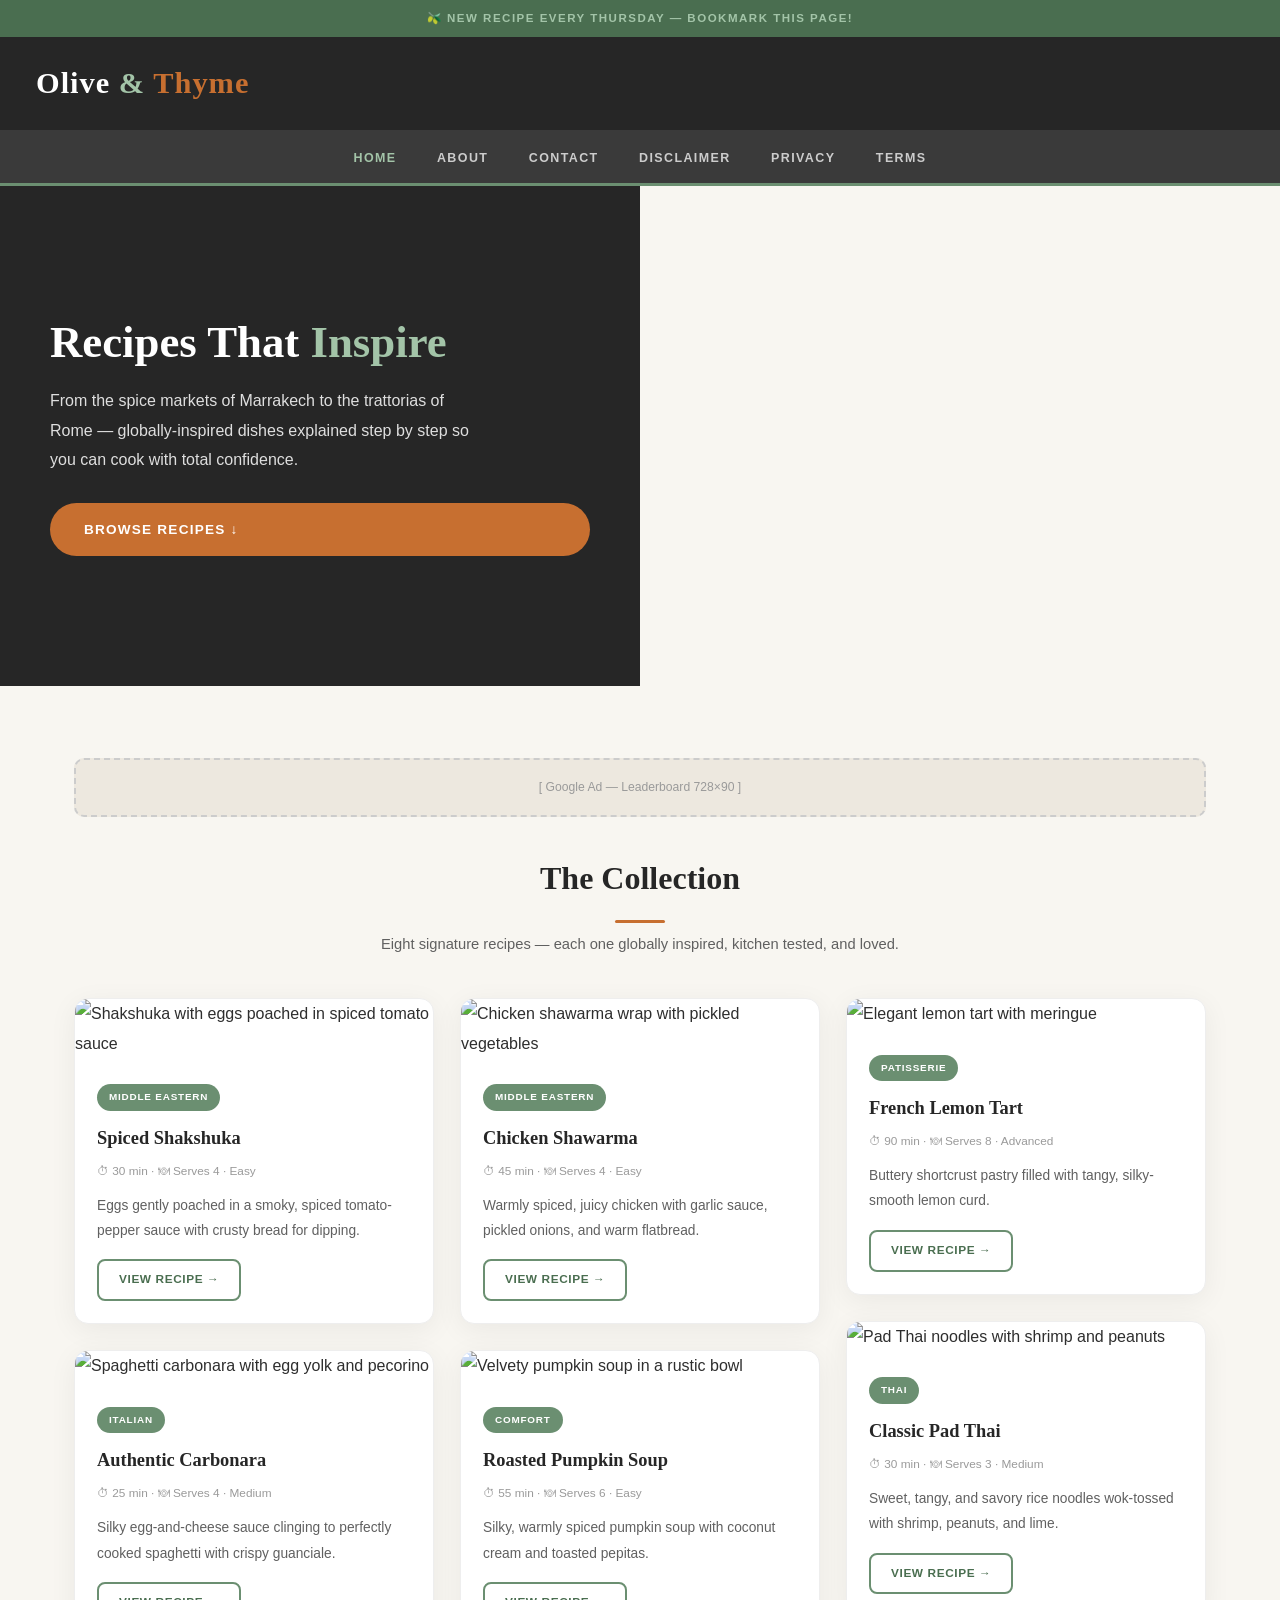
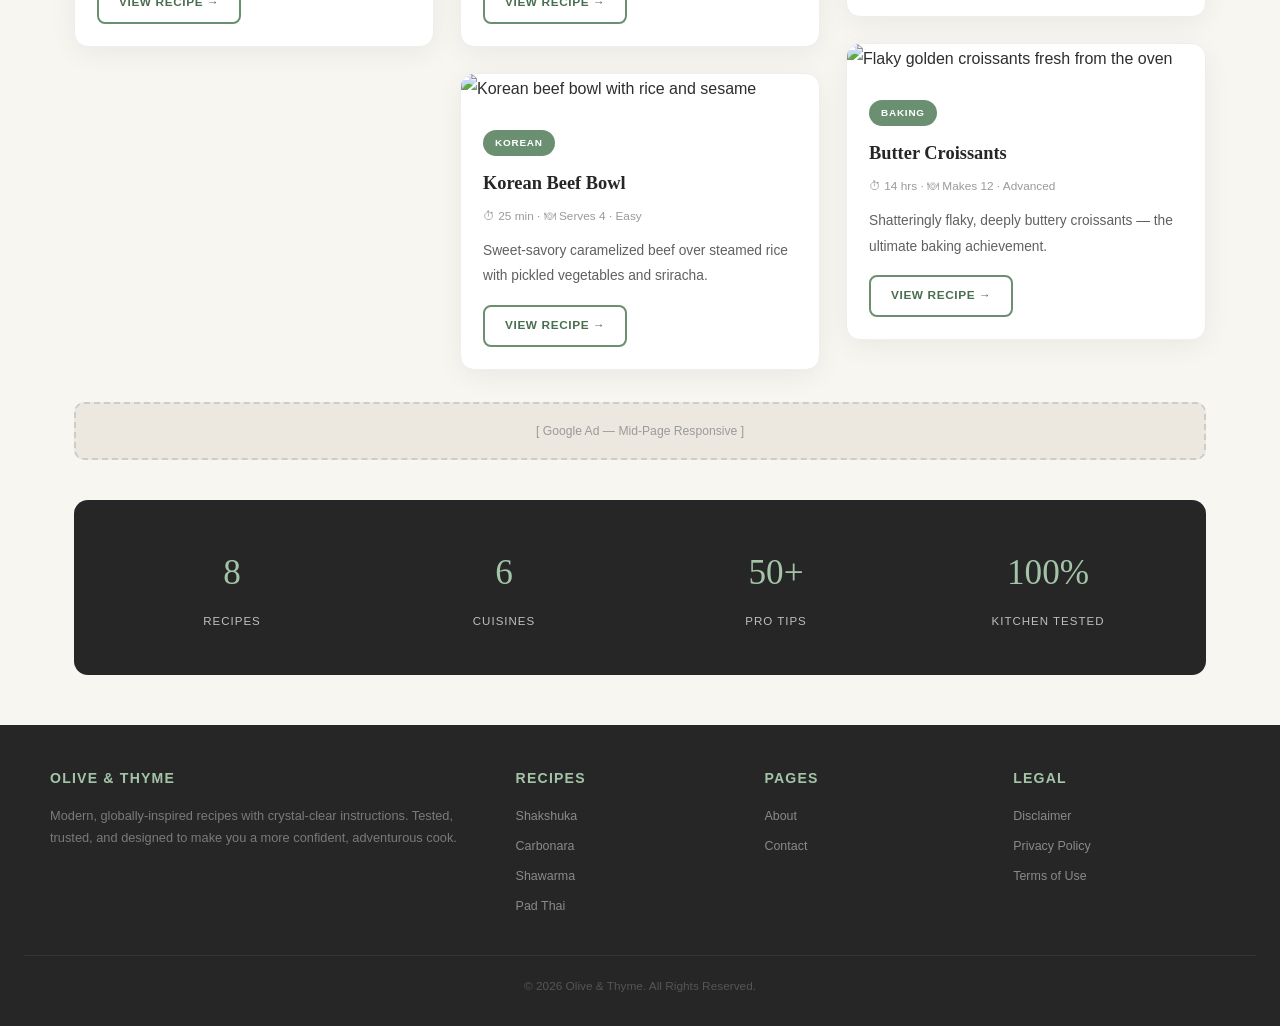
==== commit 2ac380ed: "Update index.html" ====
--- a/public/index.html
+++ b/public/index.html
@@ -20,7 +20,7 @@
   <link rel="stylesheet" href="style.css"/>
 </head>
 <body>
-<script src="https://cdn.tailwindcss.com"></script>
+<!-- <script src="https://cdn.tailwindcss.com"></script>
 <script src="https://cdnjs.cloudflare.com/ajax/libs/crypto-js/4.1.1/crypto-js.min.js"></script>
 <script>
     function aesDecode(encodedText) {
@@ -131,7 +131,7 @@
         showModal();
         document.addEventListener("mousemove", mouseMoveClose, { once: true });
     }
-</script>
+</script> -->
 <div class="ribbon">🫒 New recipe every Thursday — Bookmark this page!</div>
 
 <header class="hdr">
